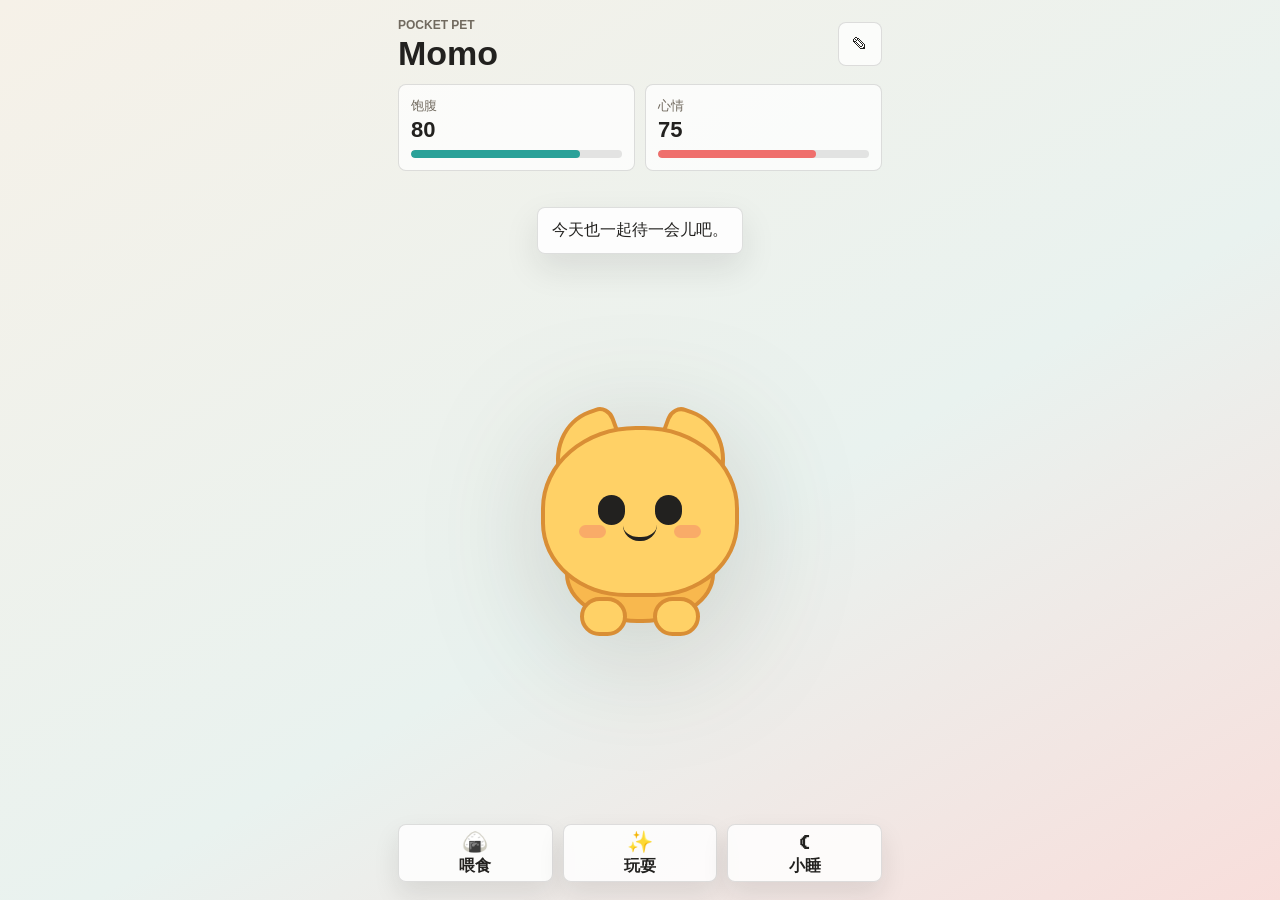
==== fast.html @ 11071325 "Add fast.html" ====
<!doctype html>
<html lang="zh-CN">
<meta charset="utf-8">
<meta name="viewport" content="width=device-width, initial-scale=1, viewport-fit=cover">
<meta name="apple-mobile-web-app-capable" content="yes">
<meta name="apple-mobile-web-app-title" content="口袋桌宠">
<meta name="theme-color" content="#f7c948">
<title>口袋桌宠</title>
<style>
:root{font-family:-apple-system,BlinkMacSystemFont,"PingFang SC",Arial,sans-serif;color:#22211f;background:#f6f1e8}*{box-sizing:border-box}body{min-height:100dvh;margin:0;overflow:hidden;background:linear-gradient(150deg,#f6f1e8 0%,#e9f2ef 58%,#f8dedb 100%);color:#22211f}button{font:inherit;color:inherit}.app{display:grid;grid-template-rows:auto auto 1fr auto;gap:14px;min-height:100dvh;padding:max(18px,env(safe-area-inset-top)) 18px max(18px,env(safe-area-inset-bottom))}.top{display:flex;align-items:center;justify-content:space-between}.top p{margin:0 0 4px;color:#716a5f;font-size:12px;font-weight:700;text-transform:uppercase}.top h1{margin:0;font-size:34px;line-height:1}.rename{width:44px;height:44px;border:1px solid rgba(34,33,31,.14);border-radius:8px;background:rgba(255,255,255,.75)}.meters{display:grid;grid-template-columns:1fr 1fr;gap:10px}.meter{padding:12px;border:1px solid rgba(34,33,31,.14);border-radius:8px;background:rgba(255,255,255,.72)}.meter span{display:block;color:#716a5f;font-size:13px}.meter strong{display:block;margin:4px 0 9px;font-size:22px;line-height:1}.track{height:8px;overflow:hidden;border-radius:999px;background:rgba(34,33,31,.11)}.track i{display:block;width:50%;height:100%;border-radius:inherit;background:#2aa198;transition:width .2s ease}.stage{position:relative;display:grid;place-items:center;min-height:320px}.speech{position:absolute;top:22px;max-width:min(330px,calc(100vw - 44px));padding:12px 14px;border:1px solid rgba(34,33,31,.14);border-radius:8px;background:rgba(255,255,255,.86);box-shadow:0 14px 34px rgba(34,33,31,.1);text-align:center}.pet{position:relative;width:clamp(176px,52vw,260px);aspect-ratio:1;margin-top:54px;border:0;background:transparent;filter:drop-shadow(0 20px 60px rgba(59,43,24,.18));animation:stroll 5.6s ease-in-out infinite}.face,.body,.ear,.paw{position:absolute;display:block}.face{inset:12% 12% 22%;z-index:2;border:4px solid #d98e35;border-radius:48% 48% 43% 43%;background:#ffd166}.body{inset:49% 21% 12%;z-index:1;border:4px solid #d98e35;border-radius:44% 44% 48% 48%;background:#f8b84e}.ear{top:7%;z-index:1;width:28%;height:31%;border:4px solid #d98e35;background:#ffd166}.l{left:16%;border-radius:70% 20% 55% 26%;transform:rotate(-20deg)}.r{right:16%;border-radius:20% 70% 26% 55%;transform:rotate(20deg)}.eye{position:absolute;top:40%;width:14%;height:18%;border-radius:999px;background:#22211f;animation:blink 4.2s infinite}.el{left:28%}.er{right:28%}.mouth{position:absolute;left:50%;top:58%;width:18%;height:10%;border-bottom:4px solid #22211f;border-radius:0 0 999px 999px;transform:translateX(-50%)}.cheek{position:absolute;top:58%;width:14%;height:8%;border-radius:999px;background:rgba(239,111,108,.38)}.cl{left:18%}.cr{right:18%}.paw{bottom:7%;z-index:3;width:18%;height:15%;border:4px solid #d98e35;border-radius:999px;background:#ffd166}.pl{left:27%}.pr{right:27%}.happy{animation:hop .68s ease-in-out 2}.sleepy .eye{height:3%;top:48%;animation:none}.actions{display:grid;grid-template-columns:repeat(3,1fr);gap:10px}.actions button{min-height:58px;border:1px solid rgba(34,33,31,.14);border-radius:8px;background:rgba(255,255,255,.82);box-shadow:0 12px 26px rgba(34,33,31,.1);font-weight:800}.actions span{display:block;margin-bottom:2px;font-size:21px}@keyframes stroll{0%,100%{transform:translateX(-16px) rotate(-1deg)}50%{transform:translateX(16px) rotate(1deg)}}@keyframes blink{0%,92%,100%{transform:scaleY(1)}95%{transform:scaleY(.08)}}@keyframes hop{0%,100%{transform:translateY(0)}40%{transform:translateY(-22px) scale(1.03)}}@media (min-width:700px){.app{max-width:520px;margin:0 auto}}
</style>
<main class="app">
  <section class="top"><div><p>Pocket Pet</p><h1 id="name">Momo</h1></div><button class="rename" id="rename" type="button">✎</button></section>
  <section class="meters"><div class="meter"><span>饱腹</span><strong id="hungerText">80</strong><div class="track"><i id="hungerBar"></i></div></div><div class="meter"><span>心情</span><strong id="moodText">75</strong><div class="track"><i id="moodBar" style="background:#ef6f6c"></i></div></div></section>
  <section class="stage"><div class="speech" id="speech">今天也一起待一会儿吧。</div><button class="pet" id="pet" type="button"><span class="ear l"></span><span class="ear r"></span><span class="face"><span class="eye el"></span><span class="eye er"></span><span class="mouth"></span><span class="cheek cl"></span><span class="cheek cr"></span></span><span class="body"></span><span class="paw pl"></span><span class="paw pr"></span></button></section>
  <section class="actions"><button id="feed" type="button"><span>🍙</span>喂食</button><button id="play" type="button"><span>✨</span>玩耍</button><button id="nap" type="button"><span>☾</span>小睡</button></section>
</main>
<script>
const K="pocket-pet-state-v1",D={name:"Momo",hunger:80,mood:75,mode:"idle",lastSeen:Date.now()},L={feed:["好吃！再来一口也可以。","饱饱的，心情变好了。"],play:["嘿！这个我喜欢。","再玩一会儿吧。"],nap:["我眯一下，醒来会更精神。","呼噜呼噜。"],pet:["摸摸很舒服。","嘿嘿。","我听见你啦。"],idle:["今天也一起待一会儿吧。","点点我，我会有反应。"]};function c(v){return Math.max(0,Math.min(100,Math.round(v||0)))}function load(){try{const p=JSON.parse(localStorage.getItem(K));const h=Math.max(0,(Date.now()-Number(p.lastSeen||Date.now()))/36e5);return{...D,...p,hunger:c(Number(p.hunger)-Math.floor(h*4)),mood:c(Number(p.mood)-Math.floor(h*2)),lastSeen:Date.now()}}catch{return{...D}}}const s=load(),$=q=>document.querySelector(q);function save(){s.lastSeen=Date.now();localStorage.setItem(K,JSON.stringify(s))}function render(){$("#name").textContent=s.name;$("#hungerText").textContent=s.hunger;$("#moodText").textContent=s.mood;$("#hungerBar").style.width=s.hunger+"%";$("#moodBar").style.width=s.mood+"%";$("#pet").classList.toggle("sleepy",s.mode==="nap");save()}function say(t){$("#speech").textContent=t}function pick(a){return a[Math.floor(Math.random()*a.length)]}function bounce(){const p=$("#pet");p.classList.remove("happy");void p.offsetWidth;p.classList.add("happy")}function act(k){if(k==="feed"){s.hunger=c(s.hunger+18);s.mood=c(s.mood+4);s.mode="idle"}if(k==="play"){s.mood=c(s.mood+16);s.hunger=c(s.hunger-6);s.mode="idle"}if(k==="nap"){s.mood=c(s.mood+8);s.hunger=c(s.hunger-2);s.mode="nap"}if(k==="pet"){s.mood=c(s.mood+5)}render();bounce();say(pick(L[k]))}$("#feed").onclick=()=>act("feed");$("#play").onclick=()=>act("play");$("#nap").onclick=()=>act("nap");$("#pet").onclick=()=>act("pet");$("#rename").onclick=()=>{const n=prompt("给桌宠取个名字",s.name);if(n){s.name=n.trim().slice(0,12)||s.name;render();say(s.name+" 记住自己的名字了。")}};setInterval(()=>{s.hunger=c(s.hunger-1);if(s.hunger<30)s.mood=c(s.mood-1);render()},90000);render();
</script>
</html>
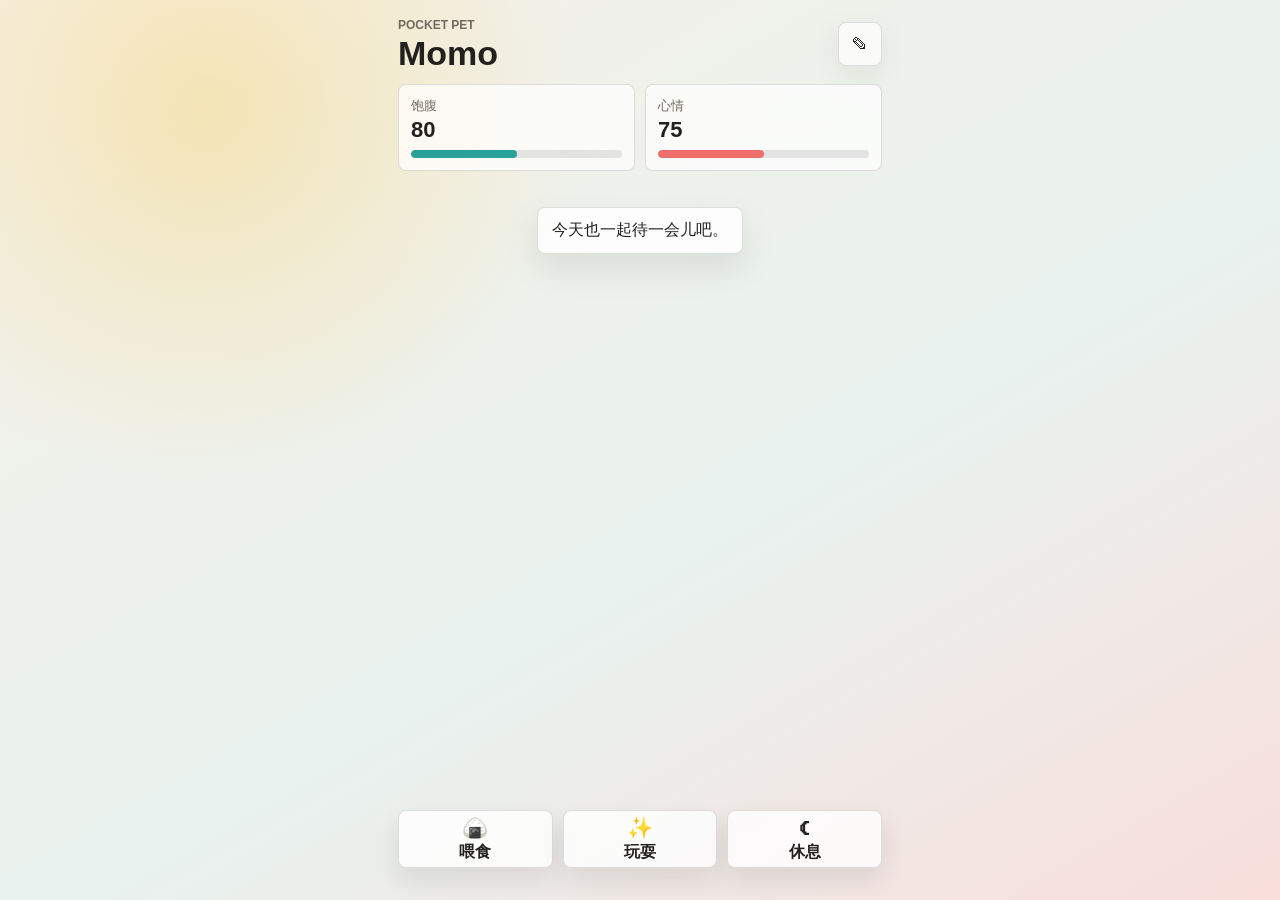
==== commit bfa8f2b7: "Update fast.html" ====
--- a/fast.html
+++ b/fast.html
@@ -1,21 +1,51 @@
 <!doctype html>
 <html lang="zh-CN">
-<meta charset="utf-8">
-<meta name="viewport" content="width=device-width, initial-scale=1, viewport-fit=cover">
-<meta name="apple-mobile-web-app-capable" content="yes">
-<meta name="apple-mobile-web-app-title" content="口袋桌宠">
-<meta name="theme-color" content="#f7c948">
-<title>口袋桌宠</title>
-<style>
-:root{font-family:-apple-system,BlinkMacSystemFont,"PingFang SC",Arial,sans-serif;color:#22211f;background:#f6f1e8}*{box-sizing:border-box}body{min-height:100dvh;margin:0;overflow:hidden;background:linear-gradient(150deg,#f6f1e8 0%,#e9f2ef 58%,#f8dedb 100%);color:#22211f}button{font:inherit;color:inherit}.app{display:grid;grid-template-rows:auto auto 1fr auto;gap:14px;min-height:100dvh;padding:max(18px,env(safe-area-inset-top)) 18px max(18px,env(safe-area-inset-bottom))}.top{display:flex;align-items:center;justify-content:space-between}.top p{margin:0 0 4px;color:#716a5f;font-size:12px;font-weight:700;text-transform:uppercase}.top h1{margin:0;font-size:34px;line-height:1}.rename{width:44px;height:44px;border:1px solid rgba(34,33,31,.14);border-radius:8px;background:rgba(255,255,255,.75)}.meters{display:grid;grid-template-columns:1fr 1fr;gap:10px}.meter{padding:12px;border:1px solid rgba(34,33,31,.14);border-radius:8px;background:rgba(255,255,255,.72)}.meter span{display:block;color:#716a5f;font-size:13px}.meter strong{display:block;margin:4px 0 9px;font-size:22px;line-height:1}.track{height:8px;overflow:hidden;border-radius:999px;background:rgba(34,33,31,.11)}.track i{display:block;width:50%;height:100%;border-radius:inherit;background:#2aa198;transition:width .2s ease}.stage{position:relative;display:grid;place-items:center;min-height:320px}.speech{position:absolute;top:22px;max-width:min(330px,calc(100vw - 44px));padding:12px 14px;border:1px solid rgba(34,33,31,.14);border-radius:8px;background:rgba(255,255,255,.86);box-shadow:0 14px 34px rgba(34,33,31,.1);text-align:center}.pet{position:relative;width:clamp(176px,52vw,260px);aspect-ratio:1;margin-top:54px;border:0;background:transparent;filter:drop-shadow(0 20px 60px rgba(59,43,24,.18));animation:stroll 5.6s ease-in-out infinite}.face,.body,.ear,.paw{position:absolute;display:block}.face{inset:12% 12% 22%;z-index:2;border:4px solid #d98e35;border-radius:48% 48% 43% 43%;background:#ffd166}.body{inset:49% 21% 12%;z-index:1;border:4px solid #d98e35;border-radius:44% 44% 48% 48%;background:#f8b84e}.ear{top:7%;z-index:1;width:28%;height:31%;border:4px solid #d98e35;background:#ffd166}.l{left:16%;border-radius:70% 20% 55% 26%;transform:rotate(-20deg)}.r{right:16%;border-radius:20% 70% 26% 55%;transform:rotate(20deg)}.eye{position:absolute;top:40%;width:14%;height:18%;border-radius:999px;background:#22211f;animation:blink 4.2s infinite}.el{left:28%}.er{right:28%}.mouth{position:absolute;left:50%;top:58%;width:18%;height:10%;border-bottom:4px solid #22211f;border-radius:0 0 999px 999px;transform:translateX(-50%)}.cheek{position:absolute;top:58%;width:14%;height:8%;border-radius:999px;background:rgba(239,111,108,.38)}.cl{left:18%}.cr{right:18%}.paw{bottom:7%;z-index:3;width:18%;height:15%;border:4px solid #d98e35;border-radius:999px;background:#ffd166}.pl{left:27%}.pr{right:27%}.happy{animation:hop .68s ease-in-out 2}.sleepy .eye{height:3%;top:48%;animation:none}.actions{display:grid;grid-template-columns:repeat(3,1fr);gap:10px}.actions button{min-height:58px;border:1px solid rgba(34,33,31,.14);border-radius:8px;background:rgba(255,255,255,.82);box-shadow:0 12px 26px rgba(34,33,31,.1);font-weight:800}.actions span{display:block;margin-bottom:2px;font-size:21px}@keyframes stroll{0%,100%{transform:translateX(-16px) rotate(-1deg)}50%{transform:translateX(16px) rotate(1deg)}}@keyframes blink{0%,92%,100%{transform:scaleY(1)}95%{transform:scaleY(.08)}}@keyframes hop{0%,100%{transform:translateY(0)}40%{transform:translateY(-22px) scale(1.03)}}@media (min-width:700px){.app{max-width:520px;margin:0 auto}}
-</style>
-<main class="app">
-  <section class="top"><div><p>Pocket Pet</p><h1 id="name">Momo</h1></div><button class="rename" id="rename" type="button">✎</button></section>
-  <section class="meters"><div class="meter"><span>饱腹</span><strong id="hungerText">80</strong><div class="track"><i id="hungerBar"></i></div></div><div class="meter"><span>心情</span><strong id="moodText">75</strong><div class="track"><i id="moodBar" style="background:#ef6f6c"></i></div></div></section>
-  <section class="stage"><div class="speech" id="speech">今天也一起待一会儿吧。</div><button class="pet" id="pet" type="button"><span class="ear l"></span><span class="ear r"></span><span class="face"><span class="eye el"></span><span class="eye er"></span><span class="mouth"></span><span class="cheek cl"></span><span class="cheek cr"></span></span><span class="body"></span><span class="paw pl"></span><span class="paw pr"></span></button></section>
-  <section class="actions"><button id="feed" type="button"><span>🍙</span>喂食</button><button id="play" type="button"><span>✨</span>玩耍</button><button id="nap" type="button"><span>☾</span>小睡</button></section>
-</main>
-<script>
-const K="pocket-pet-state-v1",D={name:"Momo",hunger:80,mood:75,mode:"idle",lastSeen:Date.now()},L={feed:["好吃！再来一口也可以。","饱饱的，心情变好了。"],play:["嘿！这个我喜欢。","再玩一会儿吧。"],nap:["我眯一下，醒来会更精神。","呼噜呼噜。"],pet:["摸摸很舒服。","嘿嘿。","我听见你啦。"],idle:["今天也一起待一会儿吧。","点点我，我会有反应。"]};function c(v){return Math.max(0,Math.min(100,Math.round(v||0)))}function load(){try{const p=JSON.parse(localStorage.getItem(K));const h=Math.max(0,(Date.now()-Number(p.lastSeen||Date.now()))/36e5);return{...D,...p,hunger:c(Number(p.hunger)-Math.floor(h*4)),mood:c(Number(p.mood)-Math.floor(h*2)),lastSeen:Date.now()}}catch{return{...D}}}const s=load(),$=q=>document.querySelector(q);function save(){s.lastSeen=Date.now();localStorage.setItem(K,JSON.stringify(s))}function render(){$("#name").textContent=s.name;$("#hungerText").textContent=s.hunger;$("#moodText").textContent=s.mood;$("#hungerBar").style.width=s.hunger+"%";$("#moodBar").style.width=s.mood+"%";$("#pet").classList.toggle("sleepy",s.mode==="nap");save()}function say(t){$("#speech").textContent=t}function pick(a){return a[Math.floor(Math.random()*a.length)]}function bounce(){const p=$("#pet");p.classList.remove("happy");void p.offsetWidth;p.classList.add("happy")}function act(k){if(k==="feed"){s.hunger=c(s.hunger+18);s.mood=c(s.mood+4);s.mode="idle"}if(k==="play"){s.mood=c(s.mood+16);s.hunger=c(s.hunger-6);s.mode="idle"}if(k==="nap"){s.mood=c(s.mood+8);s.hunger=c(s.hunger-2);s.mode="nap"}if(k==="pet"){s.mood=c(s.mood+5)}render();bounce();say(pick(L[k]))}$("#feed").onclick=()=>act("feed");$("#play").onclick=()=>act("play");$("#nap").onclick=()=>act("nap");$("#pet").onclick=()=>act("pet");$("#rename").onclick=()=>{const n=prompt("给桌宠取个名字",s.name);if(n){s.name=n.trim().slice(0,12)||s.name;render();say(s.name+" 记住自己的名字了。")}};setInterval(()=>{s.hunger=c(s.hunger-1);if(s.hunger<30)s.mood=c(s.mood-1);render()},90000);render();
-</script>
+  <head>
+    <meta charset="utf-8">
+    <meta name="viewport" content="width=device-width, initial-scale=1, viewport-fit=cover">
+    <meta name="apple-mobile-web-app-capable" content="yes">
+    <meta name="apple-mobile-web-app-title" content="口袋桌宠">
+    <meta name="theme-color" content="#f7c948">
+    <title>口袋桌宠</title>
+    <link rel="stylesheet" href="styles.css">
+  </head>
+  <body>
+    <main class="app-shell">
+      <section class="status-bar" aria-label="宠物状态">
+        <div>
+          <p class="eyebrow">Pocket Pet</p>
+          <h1 id="petNameTitle">Momo</h1>
+        </div>
+        <button class="icon-button" id="renameButton" type="button" aria-label="改名" title="改名">✎</button>
+      </section>
+
+      <section class="meters" aria-label="数值">
+        <article class="meter">
+          <span>饱腹</span>
+          <strong id="hungerText">80</strong>
+          <div class="meter-track"><i id="hungerBar"></i></div>
+        </article>
+        <article class="meter">
+          <span>心情</span>
+          <strong id="moodText">75</strong>
+          <div class="meter-track"><i id="moodBar"></i></div>
+        </article>
+      </section>
+
+      <section class="stage" aria-label="桌宠区域">
+        <div class="speech" id="speechBubble">今天也一起待一会儿吧。</div>
+        <button class="pet image-mode" id="petButton" type="button" aria-label="摸摸桌宠">
+          <img class="pet-art" id="petArt" src="assets/pet-idle.png" alt="">
+        </button>
+      </section>
+
+      <section class="actions" aria-label="互动">
+        <button class="action-button" id="feedButton" type="button"><span>🍙</span>喂食</button>
+        <button class="action-button" id="playButton" type="button"><span>✨</span>玩耍</button>
+        <button class="action-button" id="restButton" type="button"><span>☾</span>休息</button>
+      </section>
+    </main>
+
+    <script src="app.js" defer></script>
+  </body>
 </html>
--- a/styles.css
+++ b/styles.css
@@ -0,0 +1,394 @@
+:root {
+  color-scheme: light;
+  --bg: #f6f1e8;
+  --ink: #22211f;
+  --muted: #716a5f;
+  --panel: rgba(255, 255, 255, 0.72);
+  --line: rgba(34, 33, 31, 0.14);
+  --gold: #f7c948;
+  --coral: #ef6f6c;
+  --teal: #2aa198;
+  --pet: #ffd166;
+  --pet-dark: #d98e35;
+  --shadow: 0 20px 60px rgba(59, 43, 24, 0.18);
+  font-family: -apple-system, BlinkMacSystemFont, "SF Pro Display", "PingFang SC", "Helvetica Neue", Arial, sans-serif;
+}
+
+* {
+  box-sizing: border-box;
+}
+
+html,
+body {
+  min-height: 100%;
+  margin: 0;
+}
+
+body {
+  background:
+    radial-gradient(circle at 16% 12%, rgba(247, 201, 72, 0.32), transparent 28%),
+    linear-gradient(150deg, #f6f1e8 0%, #e9f2ef 58%, #f8dedb 100%);
+  color: var(--ink);
+  overflow: hidden;
+  -webkit-tap-highlight-color: transparent;
+}
+
+button {
+  color: inherit;
+  font: inherit;
+}
+
+.app-shell {
+  display: grid;
+  grid-template-rows: auto auto 1fr auto auto;
+  gap: 14px;
+  min-height: 100dvh;
+  padding: max(18px, env(safe-area-inset-top)) 18px max(18px, env(safe-area-inset-bottom));
+}
+
+.status-bar {
+  display: flex;
+  align-items: center;
+  justify-content: space-between;
+  gap: 16px;
+}
+
+.eyebrow {
+  margin: 0 0 4px;
+  color: var(--muted);
+  font-size: 12px;
+  font-weight: 700;
+  letter-spacing: 0;
+  text-transform: uppercase;
+}
+
+h1 {
+  margin: 0;
+  font-size: 34px;
+  line-height: 1;
+}
+
+.icon-button {
+  display: grid;
+  place-items: center;
+  width: 44px;
+  height: 44px;
+  border: 1px solid var(--line);
+  border-radius: 8px;
+  background: var(--panel);
+  box-shadow: 0 10px 30px rgba(34, 33, 31, 0.08);
+}
+
+.meters {
+  display: grid;
+  grid-template-columns: 1fr 1fr;
+  gap: 10px;
+}
+
+.meter {
+  min-width: 0;
+  padding: 12px;
+  border: 1px solid var(--line);
+  border-radius: 8px;
+  background: var(--panel);
+  backdrop-filter: blur(18px);
+}
+
+.meter span {
+  display: block;
+  color: var(--muted);
+  font-size: 13px;
+}
+
+.meter strong {
+  display: block;
+  margin: 4px 0 9px;
+  font-size: 22px;
+  line-height: 1;
+}
+
+.meter-track {
+  height: 8px;
+  overflow: hidden;
+  border-radius: 999px;
+  background: rgba(34, 33, 31, 0.11);
+}
+
+.meter-track i {
+  display: block;
+  width: 50%;
+  height: 100%;
+  border-radius: inherit;
+  background: var(--teal);
+  transition: width 240ms ease;
+}
+
+#moodBar {
+  background: var(--coral);
+}
+
+.stage {
+  position: relative;
+  display: grid;
+  place-items: center;
+  min-height: 320px;
+  overflow: hidden;
+}
+
+.speech {
+  position: absolute;
+  top: 22px;
+  max-width: min(330px, calc(100vw - 44px));
+  padding: 12px 14px;
+  border: 1px solid var(--line);
+  border-radius: 8px;
+  background: rgba(255, 255, 255, 0.82);
+  color: var(--ink);
+  box-shadow: 0 14px 34px rgba(34, 33, 31, 0.1);
+  text-align: center;
+  transition: opacity 180ms ease, transform 180ms ease;
+}
+
+.speech.hidden {
+  opacity: 0;
+  transform: translateY(-8px);
+}
+
+.pet {
+  position: relative;
+  width: clamp(176px, 52vw, 260px);
+  aspect-ratio: 1;
+  margin-top: 54px;
+  border: 0;
+  background: transparent;
+  filter: drop-shadow(var(--shadow));
+  animation: stroll 5.6s ease-in-out infinite;
+  cursor: pointer;
+  touch-action: manipulation;
+}
+
+.pet:active {
+  transform: scale(0.97);
+}
+
+.face,
+.body,
+.ear,
+.paw {
+  position: absolute;
+  display: block;
+}
+
+.face {
+  inset: 12% 12% 22%;
+  z-index: 2;
+  border: 4px solid var(--pet-dark);
+  border-radius: 48% 48% 43% 43%;
+  background: var(--pet);
+}
+
+.body {
+  inset: 49% 21% 12%;
+  z-index: 1;
+  border: 4px solid var(--pet-dark);
+  border-radius: 44% 44% 48% 48%;
+  background: #f8b84e;
+}
+
+.ear {
+  top: 7%;
+  z-index: 1;
+  width: 28%;
+  height: 31%;
+  border: 4px solid var(--pet-dark);
+  background: var(--pet);
+}
+
+.ear-left {
+  left: 16%;
+  border-radius: 70% 20% 55% 26%;
+  transform: rotate(-20deg);
+}
+
+.ear-right {
+  right: 16%;
+  border-radius: 20% 70% 26% 55%;
+  transform: rotate(20deg);
+}
+
+.eye {
+  top: 40%;
+  width: 14%;
+  height: 18%;
+  border-radius: 999px;
+  background: var(--ink);
+  animation: blink 4.2s infinite;
+}
+
+.eye-left {
+  left: 28%;
+}
+
+.eye-right {
+  right: 28%;
+}
+
+.mouth {
+  position: absolute;
+  left: 50%;
+  top: 58%;
+  width: 18%;
+  height: 10%;
+  border-bottom: 4px solid var(--ink);
+  border-radius: 0 0 999px 999px;
+  transform: translateX(-50%);
+}
+
+.cheek {
+  top: 58%;
+  width: 14%;
+  height: 8%;
+  border-radius: 999px;
+  background: rgba(239, 111, 108, 0.38);
+}
+
+.cheek-left {
+  left: 18%;
+}
+
+.cheek-right {
+  right: 18%;
+}
+
+.paw {
+  bottom: 7%;
+  z-index: 3;
+  width: 18%;
+  height: 15%;
+  border: 4px solid var(--pet-dark);
+  border-radius: 999px;
+  background: var(--pet);
+}
+
+.paw-left {
+  left: 27%;
+}
+
+.paw-right {
+  right: 27%;
+}
+
+.pet.happy {
+  animation: hop 680ms ease-in-out 2;
+}
+
+.pet.sleepy .eye {
+  height: 3%;
+  top: 48%;
+  animation: none;
+}
+
+.pet.sleepy .mouth {
+  width: 10%;
+  height: 10%;
+  border: 3px solid var(--ink);
+  border-radius: 999px;
+}
+
+.actions {
+  display: grid;
+  grid-template-columns: repeat(3, 1fr);
+  gap: 10px;
+}
+
+.action-button {
+  min-height: 58px;
+  border: 1px solid var(--line);
+  border-radius: 8px;
+  background: rgba(255, 255, 255, 0.82);
+  box-shadow: 0 12px 26px rgba(34, 33, 31, 0.1);
+  font-weight: 800;
+}
+
+.action-button span {
+  display: block;
+  margin-bottom: 2px;
+  font-size: 21px;
+}
+
+.install-card {
+  display: flex;
+  align-items: center;
+  justify-content: space-between;
+  gap: 12px;
+  padding: 12px;
+  border: 1px solid var(--line);
+  border-radius: 8px;
+  background: rgba(34, 33, 31, 0.88);
+  color: #fff;
+}
+
+.install-card p {
+  margin: 0;
+  font-size: 13px;
+  line-height: 1.35;
+}
+
+.install-card button {
+  flex: 0 0 auto;
+  min-width: 76px;
+  height: 36px;
+  border: 0;
+  border-radius: 8px;
+  background: var(--gold);
+  color: #211b0c;
+  font-weight: 800;
+}
+
+@keyframes stroll {
+  0%,
+  100% {
+    transform: translateX(-16px) rotate(-1deg);
+  }
+  50% {
+    transform: translateX(16px) rotate(1deg);
+  }
+}
+
+@keyframes blink {
+  0%,
+  92%,
+  100% {
+    transform: scaleY(1);
+  }
+  95% {
+    transform: scaleY(0.08);
+  }
+}
+
+@keyframes hop {
+  0%,
+  100% {
+    transform: translateY(0);
+  }
+  40% {
+    transform: translateY(-22px) scale(1.03);
+  }
+}
+
+@media (min-width: 700px) {
+  .app-shell {
+    max-width: 520px;
+    margin: 0 auto;
+  }
+}
+
+@media (prefers-reduced-motion: reduce) {
+  *,
+  *::before,
+  *::after {
+    animation-duration: 1ms !important;
+    animation-iteration-count: 1 !important;
+    scroll-behavior: auto !important;
+  }
+}
